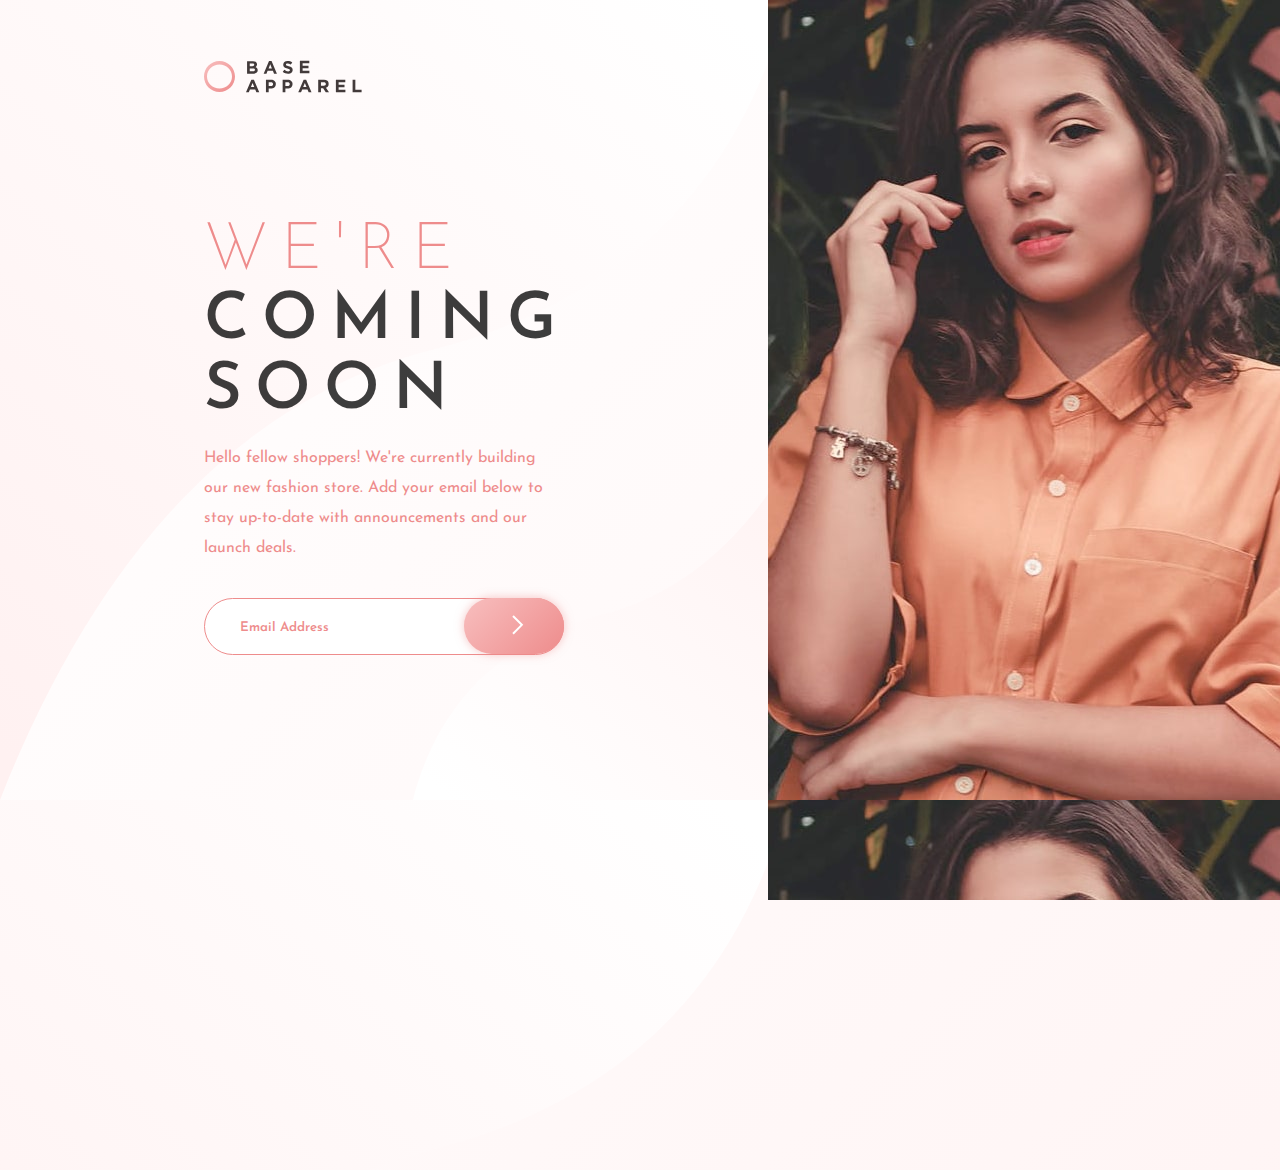
==== base-apparel-coming-soon/index.html @ 3a35c3b2 "Media query added" ====
<!DOCTYPE html>
<html lang="en">
<head>
  <meta charset="UTF-8">
  <meta name="viewport" content="width=device-width, initial-scale=1.0">
  <link rel="stylesheet" href="css/style.css">
  <link rel="icon" type="image/png" sizes="32x32" href="./images/favicon-32x32.png">
  <title>Base Apparel coming soon page</title>
</head>
<body>
  <div class="container">
    <div class="leftcontainer">
      <div class="internal">
        <img src="images/logo.svg" class="mobilelogo">
        <img src="images/hero-mobile.jpg" class="mobilebg">
        <h1>We're <span>coming soon</span></h1>
        <p>Hello fellow shoppers! We're currently building our new fashion store. 
        Add your email below to stay up-to-date with announcements and our launch deals.</p>
        <form>
        <input type="email" placeholder="Email Address">
        <button>
            <img src="images/icon-arrow.svg">
        </button>
        </form>
      </div>
    </div>
    <div class="rightcontainer">
      <!-- Image container for right in CSS -->
    </div>
  </div>
</body>
</html>
---- base-apparel-coming-soon/css/style.css ----
@import url('https://fonts.googleapis.com/css?family=Josefin+Sans:300,400,600&display=swap');

*{
    margin: 0;
    padding: 0;
}

body{
    background-image: linear-gradient(135deg,hsl(0, 0%, 100%),hsl(0, 100%, 98%));
    font-family: 'Josefin Sans', sans-serif;
    overflow: hidden;
}

.mobilebg{
    display: none;
}

.container{
    display: flex;
}

.leftcontainer{
    height: 130vh;
    width: 60%;
    background-image: url("../images/bg-pattern-desktop.svg");
}

.internal{
    width: 47%;
    margin: auto;
}

.internal img{
    margin: 60px 0;
}

.internal h1{
    margin: 60px 0 16px 0;
    text-transform: uppercase;
    color: hsl(0, 74%, 74%);
    font-weight: 200;
    letter-spacing: 13px;
    font-size: 65px;
    line-height: 70px;
}

.internal h1 span{
    font-weight: 600;
    color: rgba(0, 0, 0, 0.76);
}

.internal p{
    color: hsl(0, 74%, 74%);
    line-height: 30px;
    margin-bottom: 35px;
}

form{
    display: flex;
    position: relative;
}

form button{
    background-image: linear-gradient(135deg, hsl(0, 80%, 86%), hsl(0, 74%, 74%));
    width: 100px;
    border-radius: 30px;
    position: absolute;
    top: 0;
    right: 0;
    height: 56px;
    border: none;
    box-shadow: 0 0 10px hsla(0, 74%, 74%, 0.5);
    cursor: pointer;
}

button img{
    position: absolute;
    top: -43px;
    right: 40px;
    
}

form button:hover{
    opacity: 0.55;
}

.internal input:focus {
	box-shadow: 0px 0px 10px hsla(0, 74%, 74%, 0.5);
	outline: none;
}

.internal input{
    width: 100%;
    height: 55px;
    border-radius: 30px;
    border: 1px solid hsl(0, 74%, 74%);
    padding-left: 35px;
    color: hsl(0, 74%, 74%);
    font-weight: 600;
}

::placeholder{
    font-family: 'Josefin Sans', sans-serif;
    color: hsl(0, 74%, 74%);
    font-weight: 600;
}

.rightcontainer{
    width: 40%;
    height: 100vh;
    background-image: url("../images/hero-desktop.jpg");
}

@media only screen and (max-width: 900px) {
    body{
        overflow: visible;
    }
    
    .mobilebg{
        display: block;
        width: 100%;
    }

    .rightcontainer{
        display: none;
    }

    .leftcontainer, .internal{
        width: 100%;
    }

    .internal img{
        margin: 0;
    }

    .mobilelogo{
        width: 110px;
        padding: 30px;
    }

    .internal h1{
        font-size: 45px;
        text-align: center;
        line-height: normal;
    }

    .internal p{
        text-align: center;
        line-height: 25px;
        margin: 0 28px 40px;
    }

    form{
        margin: 0 30px;
    }

    form button{
        width: 70px;
    }

    button img{
        position: static;
    }
  }
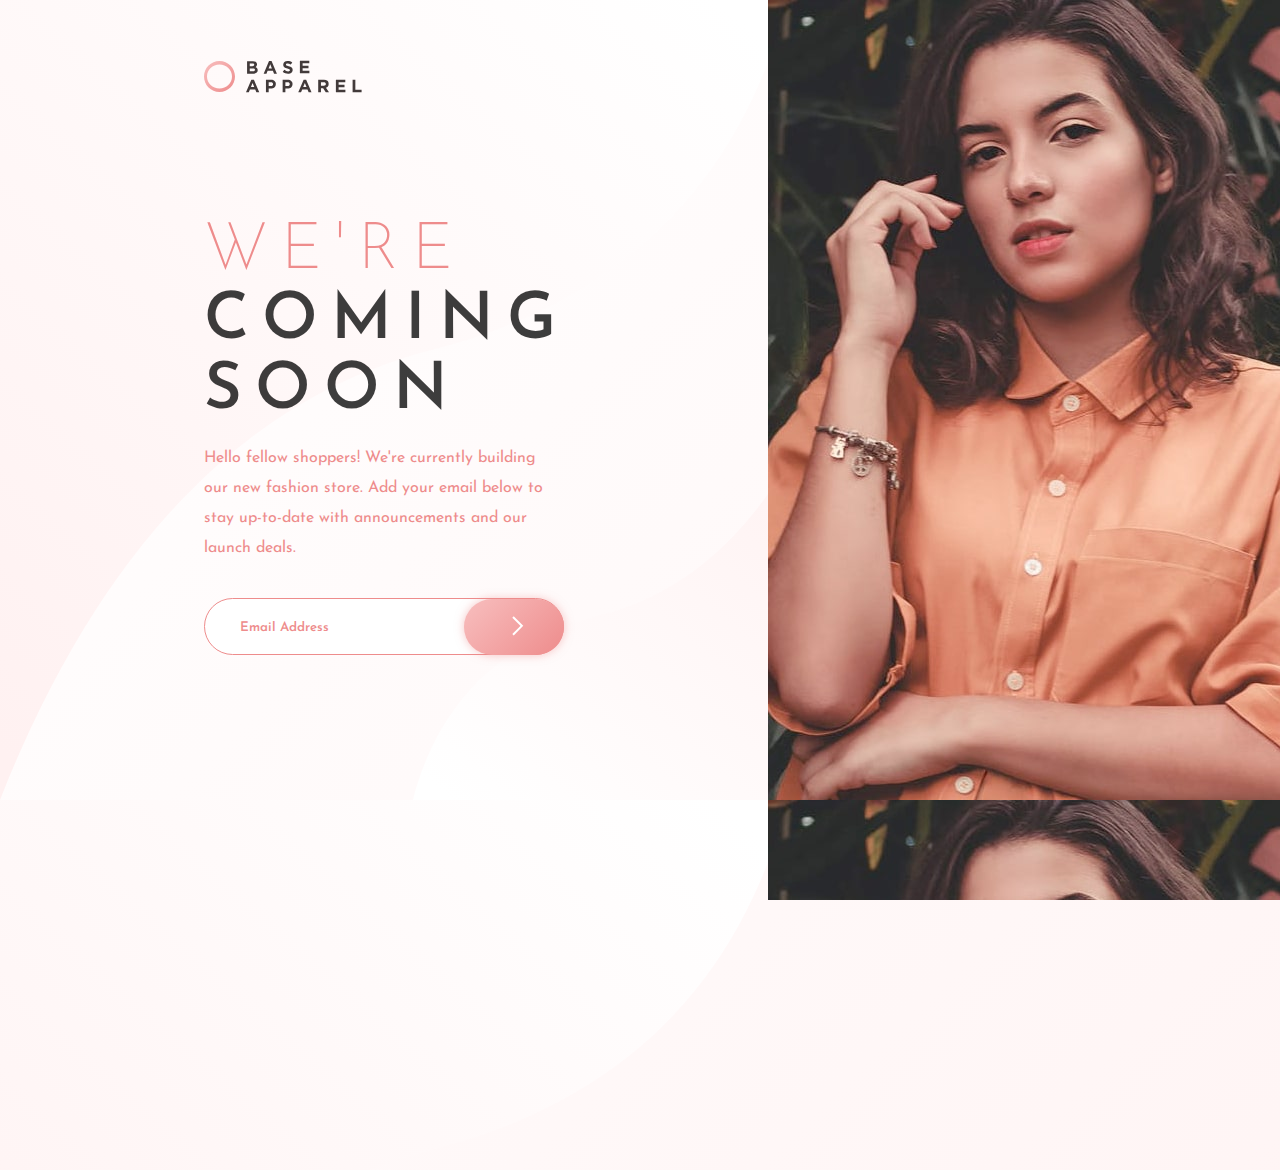
==== commit 57a0d41b: "Email Validation completed :)" ====
--- a/base-apparel-coming-soon/index.html
+++ b/base-apparel-coming-soon/index.html
@@ -4,7 +4,9 @@
   <meta charset="UTF-8">
   <meta name="viewport" content="width=device-width, initial-scale=1.0">
   <link rel="stylesheet" href="css/style.css">
+  <script type="text/javascript" src="script/script.js"></script>
   <link rel="icon" type="image/png" sizes="32x32" href="./images/favicon-32x32.png">
+
   <title>Base Apparel coming soon page</title>
 </head>
 <body>
@@ -17,11 +19,13 @@
         <p>Hello fellow shoppers! We're currently building our new fashion store. 
         Add your email below to stay up-to-date with announcements and our launch deals.</p>
         <form>
-        <input type="email" placeholder="Email Address">
-        <button>
+        <input type="text" placeholder="Email Address" id="text1">
+        <img src="images/icon-error.svg" id="erroricon">
+        <button onclick="validate()" type="button">
             <img src="images/icon-arrow.svg">
         </button>
         </form>
+        <p><small id="error">Please provide a valid email</small></p>
       </div>
     </div>
     <div class="rightcontainer">
--- a/base-apparel-coming-soon/css/style.css
+++ b/base-apparel-coming-soon/css/style.css
@@ -65,7 +65,7 @@
     width: 100px;
     border-radius: 30px;
     position: absolute;
-    top: 0;
+    top: 1.2px;
     right: 0;
     height: 56px;
     border: none;
@@ -103,6 +103,20 @@
     font-family: 'Josefin Sans', sans-serif;
     color: hsl(0, 74%, 74%);
     font-weight: 600;
+}
+
+#erroricon{
+    position: absolute;
+    right: 110px;
+    top: -43px;
+}
+
+#error{
+    padding-left: 35px;
+}
+
+#erroricon,#error{
+    visibility: hidden;
 }
 
 .rightcontainer{
@@ -161,4 +175,19 @@
     button img{
         position: static;
     }
+
+    #erroricon{
+        position: absolute;
+        right: 75px;
+        top: 16px;
+    }
+    
+    #error{
+        padding: 0px;
+    }
+    
+    #erroricon,#error{
+        visibility: hidden;
+    }
+    
   }